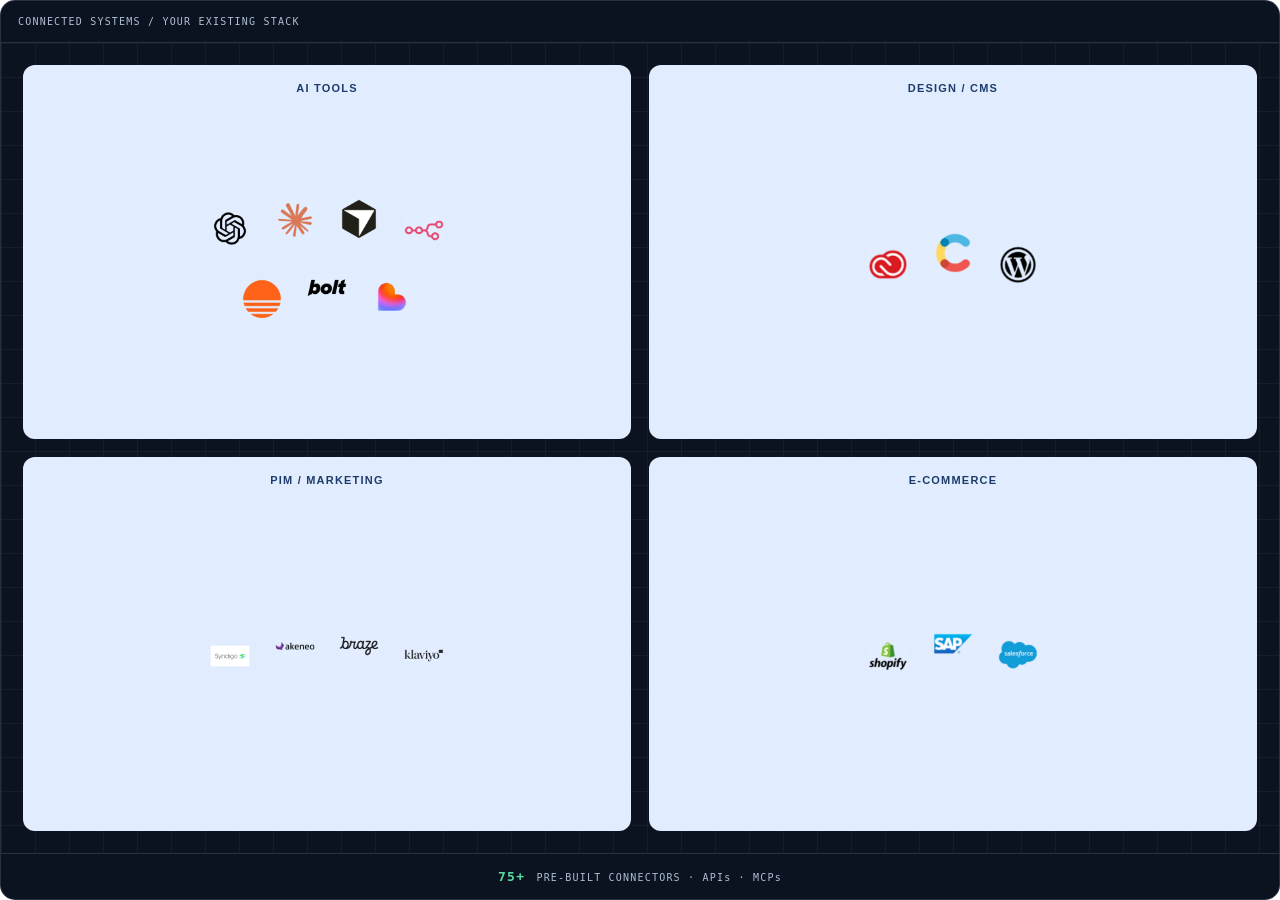
==== embeds/connect-interactive.html @ 3c7403cb "Rework Generate, Transform, Optimize and Deliver interactions Generate: the live generation card now" ====
<!doctype html>
<html lang="en">
  <head>
    <meta charset="utf-8">
    <meta name="viewport" content="width=device-width, initial-scale=1">
    <title>Connected systems</title>
    <style>
      * { box-sizing: border-box; }
      html, body { width: 100%; height: 100%; margin: 0; overflow: hidden; background: transparent; color: #eaf6ff; font-family: Inter, Arial, sans-serif; }
      .stage { position: relative; display: grid; width: 100%; height: 100%; grid-template-rows: auto 1fr auto; overflow: hidden; border: 1px solid rgba(185,212,255,.16); border-radius: 15px; background: #0b1220; }
      .stage > b { display: flex; justify-content: space-between; padding: 15px 17px; border-bottom: 1px solid rgba(185,212,255,.16); color: #aebed2; font: 10px monospace; letter-spacing: .12em; }
      .grid { position: relative; display: grid; grid-template-columns: repeat(2, minmax(0, 1fr)); gap: 18px; padding: 22px; overflow: hidden; background-image: linear-gradient(#7096d115 1px, transparent 1px), linear-gradient(90deg, #7096d115 1px, transparent 1px); background-size: 34px 34px; }
      footer { padding: 15px 17px; border-top: 1px solid rgba(185,212,255,.16); color: #aebed2; font: 10px monospace; letter-spacing: .12em; text-align: center; }
      footer b { margin-right: 4px; color: #58dda1; font-size: 13px; }

      .card { position: relative; display: grid; grid-template-rows: auto 1fr; gap: 10px; padding: 16px 14px 14px; border: 1px solid transparent; border-radius: 12px; background: #e1edff; cursor: pointer; overflow: visible; transition: border-color .22s ease, box-shadow .22s ease; }
      .card-label { color: #1d3c6b; font-size: 11px; font-weight: 700; letter-spacing: .11em; text-align: center; text-decoration: none; }
      .card-label:hover { text-decoration: underline; text-underline-offset: 3px; }
      .card-label:focus-visible { outline: 2px solid #334fc3; outline-offset: 3px; border-radius: 4px; }
      .card.is-open { z-index: 12; border-color: rgba(98,213,238,.85); box-shadow: 0 0 0 1px rgba(98,213,238,.3), 0 20px 48px rgba(0,0,0,.45); }

      /* At rest the logos sit in a tidy cluster; on hover they fan out and become links. */
      .fan { position: relative; }
      .logo { position: absolute; display: grid; width: var(--chip); height: var(--chip); place-items: center; border-radius: 12px; background: #e1edff; transform: translate(-50%, -50%); transition: left .42s cubic-bezier(.22,.8,.3,1), top .42s cubic-bezier(.22,.8,.3,1), width .32s ease, height .32s ease, box-shadow .2s ease; }
      .logo img { max-width: 74%; max-height: 74%; pointer-events: none; }
      a.logo { cursor: pointer; text-decoration: none; }
      a.logo:hover { z-index: 3; box-shadow: 0 0 0 2px #62d5ee, 0 10px 22px rgba(0,0,0,.3); }
      a.logo:focus-visible { outline: 2px solid #62d5ee; outline-offset: 2px; }
      .logo .tip { position: absolute; bottom: calc(100% + 6px); left: 50%; padding: 3px 7px; border-radius: 5px; background: #041121; color: #eaf6ff; font-size: 10px; white-space: nowrap; opacity: 0; transform: translateX(-50%); transition: opacity .16s ease; pointer-events: none; }
      a.logo:hover .tip, a.logo:focus-visible .tip { opacity: 1; }
      .card.is-open .logo { box-shadow: 0 10px 26px rgba(0,0,0,.35); }

      .card.is-open
      @media (prefers-reduced-motion: reduce) { .logo { transition: none; } }
    </style>
  </head>
  <body>
    <main class="stage">
      <b>CONNECTED SYSTEMS / YOUR EXISTING STACK <i></i></b>
      <div class="grid" id="grid"></div>
      <footer><b>75+</b> PRE-BUILT CONNECTORS &middot; APIs &middot; MCPs</footer>
    </main>
    <script src="connect-interactive.js?v=8"></script>
  </body>
</html>
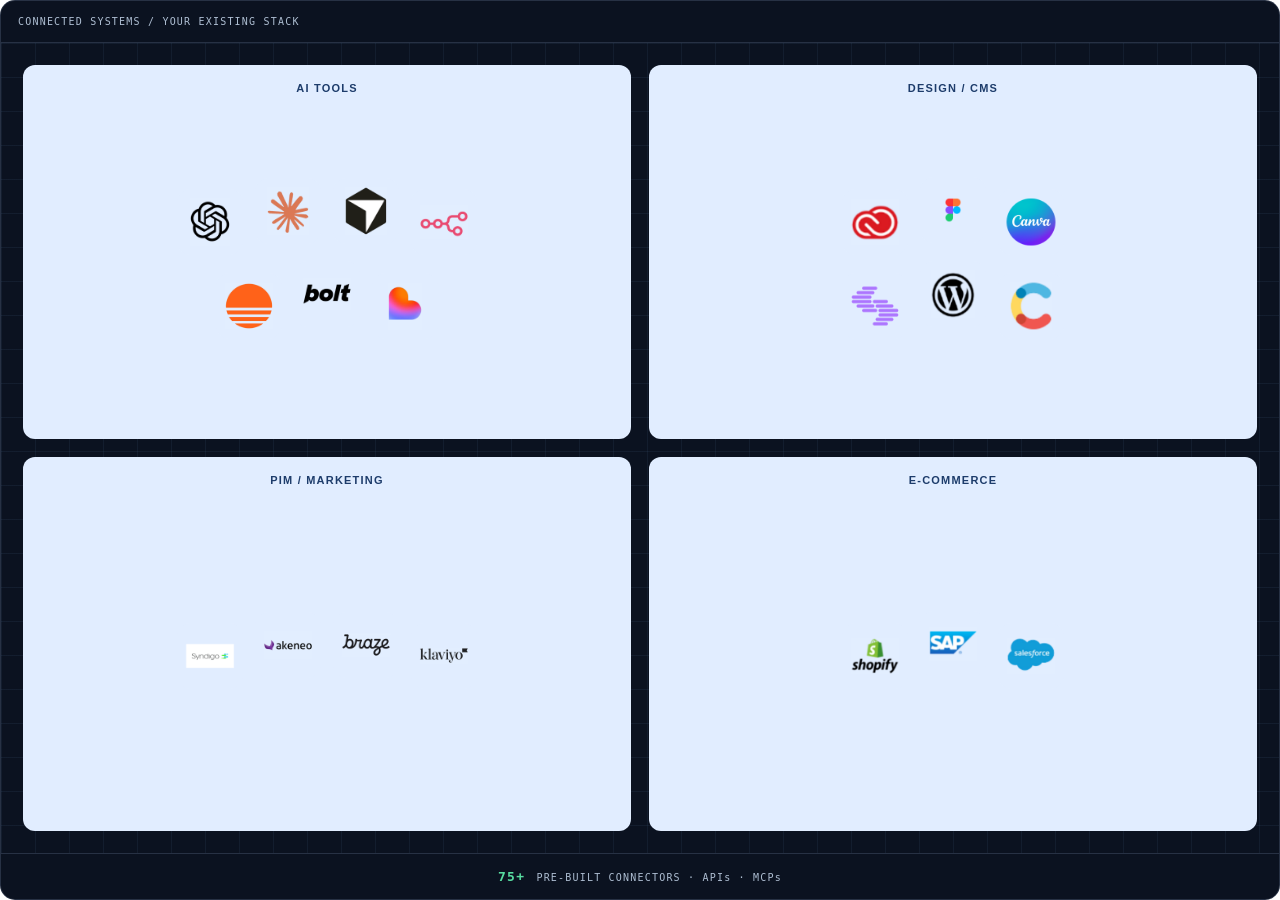
==== commit bdb5d90f: "Update lifecycle examples and customer stories" ====
--- a/embeds/connect-interactive.html
+++ b/embeds/connect-interactive.html
@@ -40,6 +40,6 @@
       <div class="grid" id="grid"></div>
       <footer><b>75+</b> PRE-BUILT CONNECTORS &middot; APIs &middot; MCPs</footer>
     </main>
-    <script src="connect-interactive.js?v=8"></script>
+    <script src="connect-interactive.js?v=13"></script>
   </body>
 </html>
